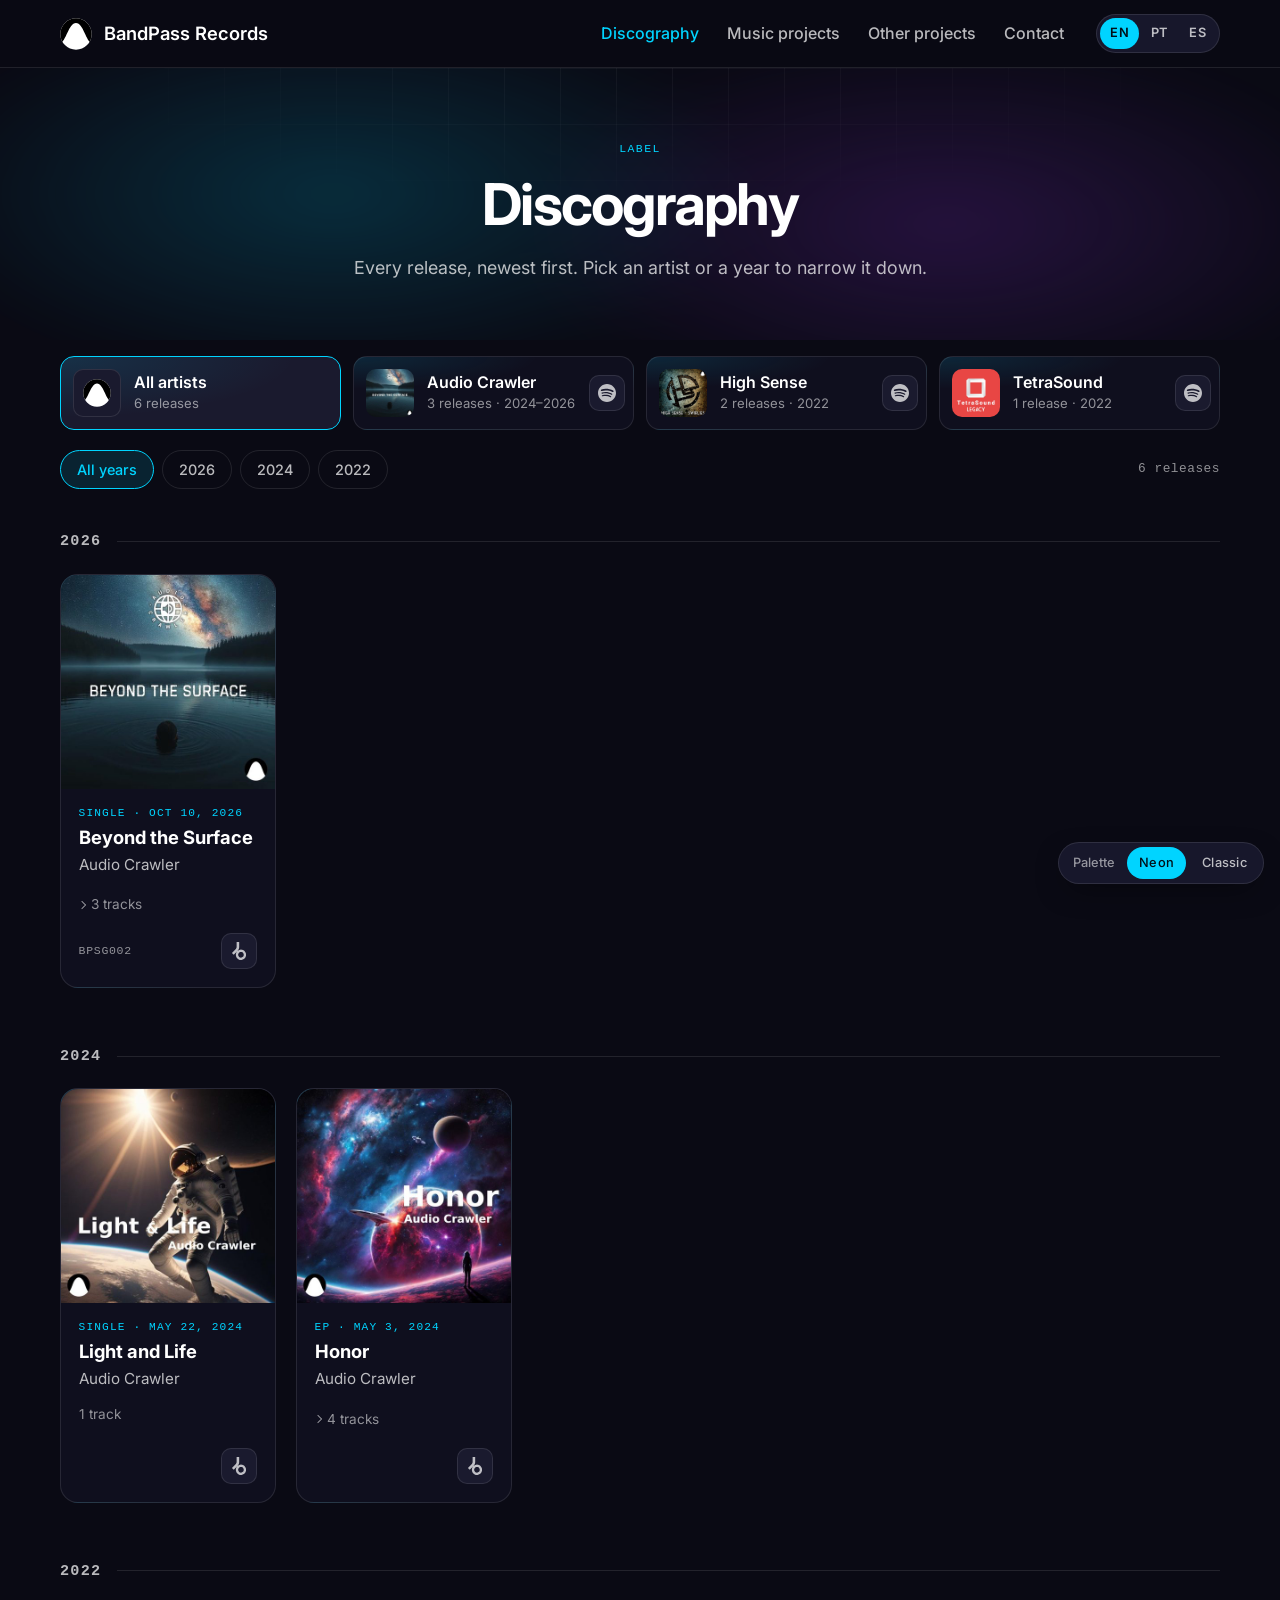
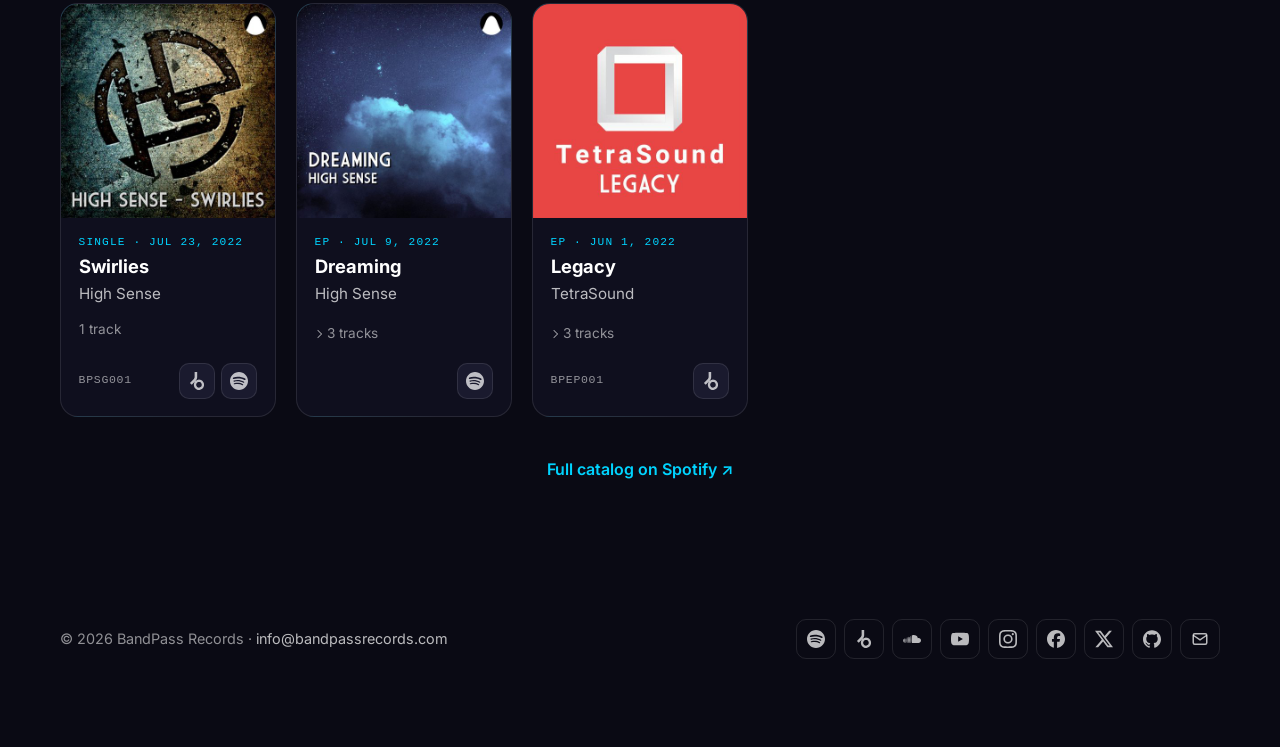
==== discography/index.html @ b30c1610 "Redesign the site: discography, music projects and other projects Replace the single-page HTML5 UP t" ====
<!DOCTYPE html>
<html lang="en" data-base="../">
<head>
  <meta charset="utf-8">
  <meta name="viewport" content="width=device-width, initial-scale=1">
  <script>
    // Before anything paints: the palette and language picked earlier in this
    // browser. ?palette=classic and ?lang=pt pick one by link, and are remembered.
    (function () {
      var root = document.documentElement;
      try {
        var q = new URLSearchParams(location.search);
        var palette = q.get('palette') || localStorage.getItem('bpr-palette');
        if (palette === 'neon' || palette === 'classic') {
          root.dataset.palette = palette;
          localStorage.setItem('bpr-palette', palette);
        }
        var lang = q.get('lang') || localStorage.getItem('bpr-lang');
        if (lang) root.lang = lang;
      } catch (e) {}
    })();
  </script>
  <title>Discography · BandPass Records</title>
  <meta name="description" content="Every BandPass Records release, by artist and by year.">
  <meta name="theme-color" content="#0A0A14">
  <link rel="canonical" href="https://bandpassrecords.com/discography/">
  <link rel="alternate" hreflang="en" href="https://bandpassrecords.com/discography/?lang=en">
  <link rel="alternate" hreflang="pt" href="https://bandpassrecords.com/discography/?lang=pt">
  <link rel="alternate" hreflang="es" href="https://bandpassrecords.com/discography/?lang=es">
  <link rel="alternate" hreflang="x-default" href="https://bandpassrecords.com/discography/">

  <meta property="og:type" content="website">
  <meta property="og:site_name" content="BandPass Records">
  <meta property="og:title" content="Discography · BandPass Records">
  <meta property="og:description" content="Every BandPass Records release, by artist and by year.">
  <meta property="og:url" content="https://bandpassrecords.com/discography/">
  <meta property="og:image" content="https://bandpassrecords.com/images/releases/beyond-the-surface.jpg">
  <meta name="twitter:card" content="summary">

  <link rel="icon" href="../images/logo.svg" type="image/svg+xml">
  <link rel="icon" href="../images/logo_icon.png" type="image/png">
  <link rel="apple-touch-icon" href="../images/logo_icon.png">

  <link rel="preconnect" href="https://fonts.googleapis.com">
  <link rel="preconnect" href="https://fonts.gstatic.com" crossorigin>
  <link rel="stylesheet" href="https://fonts.googleapis.com/css2?family=Inter:wght@400;500;600;700&display=swap">
  <link rel="stylesheet" href="../assets/css/site.css">

  <script src="../assets/js/i18n.js" defer></script>
  <script src="../assets/js/icons.js" defer></script>
  <script src="../assets/js/data.js" defer></script>
  <script src="../assets/js/site.js" defer></script>
</head>
<body data-page="discography">
  <a class="skip" href="#content" data-i18n="skip">Skip to content</a>

  <nav class="navbar" data-i18n-attr="aria-label:nav.sections" aria-label="Sections">
    <div class="container nav-content">
      <a class="logo" href="../">
        <img class="logo-image" src="../images/logo.svg" alt="" width="32" height="32">
        <span>BandPass Records</span>
      </a>
      <div class="nav-links">
        <a href="../discography/" data-i18n="nav.discography" aria-current="page">Discography</a>
        <a href="../music-projects/" data-i18n="nav.music">Music projects</a>
        <a href="../other-projects/" data-i18n="nav.other">Other projects</a>
        <a href="../#contact" data-i18n="nav.contact">Contact</a>
      </div>
      <div class="lang-switch" role="group" data-i18n-attr="aria-label:lang.label" aria-label="Language">
        <button type="button" data-lang-choice="en" lang="en" title="English">EN</button>
        <button type="button" data-lang-choice="pt" lang="pt" title="Português">PT</button>
        <button type="button" data-lang-choice="es" lang="es" title="Español">ES</button>
      </div>
    </div>
  </nav>

  <header class="hero hero--page">
    <div class="hero-glow" aria-hidden="true"></div>
    <div class="container hero-content">
      <p class="section-eyebrow" data-i18n="disc.eyebrow">Label</p>
      <h1 class="page-title" data-i18n="disc.title">Discography</h1>
      <p class="hero-subtitle" data-i18n="disc.sub">Every release, newest first. Pick an artist or a year to narrow it down.</p>
    </div>
  </header>

  <main id="content" class="section section--flush">
    <div class="container">
      <div class="artists" id="artists" role="group" data-i18n-attr="aria-label:filter.artist" aria-label="Filter by artist"></div>

      <div class="filterbar">
        <div class="chips" id="years" role="group" data-i18n-attr="aria-label:filter.year" aria-label="Filter by year"></div>
        <p class="filterbar-count" id="release-count" aria-live="polite"></p>
      </div>

      <div id="releases"></div>

      <p class="section-foot">
        <a class="textlink" href="https://open.spotify.com/playlist/0gqAkYnaQhZ91Cmv6YzSD7" target="_blank" rel="noopener">
          <span data-i18n="disc.spotify">Full catalog on Spotify</span> ↗
        </a>
      </p>
      <noscript>
        <p class="noscript">The catalog needs JavaScript. You can also browse it on
          <a href="https://www.beatport.com/label/bandpass-records/103779">Beatport</a> or
          <a href="https://open.spotify.com/playlist/0gqAkYnaQhZ91Cmv6YzSD7">Spotify</a>.</p>
      </noscript>
    </div>
  </main>

  <footer class="footer">
    <div class="container footer-inner">
      <p>© <span id="year">2026</span> BandPass Records · <a class="footer-mail" href="mailto:info@bandpassrecords.com">info@bandpassrecords.com</a></p>
      <ul class="social" id="social" data-i18n-attr="aria-label:footer.elsewhere" aria-label="BandPass Records elsewhere"></ul>
    </div>
  </footer>

  <div class="palette-switch" role="group" data-i18n-attr="aria-label:palette.label" aria-label="Palette">
    <span data-i18n="palette.label">Palette</span>
    <button type="button" data-palette-choice="neon">Neon</button>
    <button type="button" data-palette-choice="classic">Classic</button>
  </div>
</body>
</html>
---- assets/css/site.css ----
/* BandPass Records. The look follows dpm.bandpassrecords.com: the same two
   palettes (Neon Dark by default, Classic Dark), Inter, a glowing hero over a
   faint grid, mono eyebrows and soft-gradient tiles. <html data-palette>
   picks the palette. */

/* ── Palettes (shared with the DPM site's theme.css) ── */
:root,
:root[data-palette='neon'] {
  --bg-darker: #0A0A14;
  --bg-dark: #0F0F1E;
  --bg-card: #1A1A2E;
  --primary-color: #24243D;
  --primary-light: #34345A;
  --accent: #00D4FF;
  --accent-hover: #4DE1FF;
  --accent-2: #7B2CBF;
  --accent-ink: #001018;
  --accent-soft: rgba(0, 212, 255, 0.12);
  --glow-1: rgba(0, 212, 255, 0.22);
  --glow-2: rgba(123, 44, 191, 0.30);
  --text-primary: #FFFFFF;
  --text-secondary: rgba(255, 255, 255, 0.72);
  --text-muted: rgba(255, 255, 255, 0.55);
  --border-color: rgba(255, 255, 255, 0.10);
  --shadow: rgba(0, 0, 0, 0.55);
}

:root[data-palette='classic'] {
  --bg-darker: #161719;
  --bg-dark: #1E1F22;
  --bg-card: #2B2D31;
  --primary-color: #5A6B7A;
  --primary-light: #7A8B9A;
  --accent: #4A9EFF;
  --accent-hover: #6AB0FF;
  --accent-2: #5A6B7A;
  --accent-ink: #FFFFFF;
  --accent-soft: rgba(74, 158, 255, 0.12);
  --glow-1: rgba(74, 158, 255, 0.16);
  --glow-2: rgba(90, 107, 122, 0.22);
  --text-primary: #FFFFFF;
  --text-secondary: #B0B3B8;
  --text-muted: #8A8D90;
  --border-color: #3C3F43;
  --shadow: rgba(0, 0, 0, 0.4);
}

:root {
  color-scheme: dark;
  --ok: #3DDC97;
  --wip: #FFB547;
  --mono: 'SFMono-Regular', Consolas, 'Liberation Mono', Menlo, monospace;
  --radius: 18px;
}

/* ── Base ── */
*,
*::before,
*::after { box-sizing: border-box; margin: 0; padding: 0; }

html { scroll-behavior: smooth; scroll-padding-top: 84px; }

body {
  font-family: 'Inter', -apple-system, BlinkMacSystemFont, 'Segoe UI', Roboto, sans-serif;
  background: var(--bg-darker);
  color: var(--text-primary);
  line-height: 1.6;
  overflow-x: hidden;
  -webkit-font-smoothing: antialiased;
}

img { display: block; max-width: 100%; }
a { color: inherit; }
button { font: inherit; color: inherit; }
ul { list-style: none; }

:focus-visible {
  outline: 2px solid var(--accent);
  outline-offset: 3px;
  border-radius: 6px;
}

.container {
  max-width: 1200px;
  margin: 0 auto;
  padding: 0 20px;
}

.skip {
  position: absolute;
  left: 16px;
  top: -60px;
  z-index: 3000;
  padding: 0.6rem 1rem;
  border-radius: 8px;
  background: var(--accent);
  color: var(--accent-ink);
  font-weight: 600;
  text-decoration: none;
}
.skip:focus { top: 12px; }

/* ── Navigation ── */
.navbar {
  position: sticky;
  top: 0;
  z-index: 1000;
  border-bottom: 1px solid var(--border-color);
  background: color-mix(in srgb, var(--bg-darker) 78%, transparent);
  backdrop-filter: blur(10px);
  -webkit-backdrop-filter: blur(10px);
}

.nav-content {
  display: flex;
  align-items: center;
  gap: 2rem;
  padding-top: 0.9rem;
  padding-bottom: 0.9rem;
}

.logo {
  display: flex;
  align-items: center;
  gap: 12px;
  font-size: 1.15rem;
  font-weight: 600;
  text-decoration: none;
  white-space: nowrap;
}

.logo-image { width: 32px; height: 32px; }

.nav-links {
  display: flex;
  align-items: center;
  gap: 1.75rem;
  margin-left: auto;
}

.nav-links a {
  color: var(--text-secondary);
  text-decoration: none;
  font-weight: 500;
  white-space: nowrap;
  transition: color 0.2s ease;
}
.nav-links a:hover { color: var(--text-primary); }
.nav-links a[aria-current='page'] { color: var(--accent); }

/* Segmented switches: language in the nav, palette in the corner. */
.lang-switch,
.palette-switch {
  display: flex;
  align-items: center;
  gap: 2px;
  padding: 3px;
  border: 1px solid var(--border-color);
  border-radius: 999px;
  background: color-mix(in srgb, var(--bg-card) 92%, transparent);
}

.lang-switch button,
.palette-switch button {
  border: 0;
  border-radius: 999px;
  padding: 5px 10px;
  background: transparent;
  color: var(--text-secondary);
  font-size: 0.8rem;
  font-weight: 600;
  letter-spacing: 0.02em;
  cursor: pointer;
  transition: background 0.2s, color 0.2s;
}
.lang-switch button:hover,
.palette-switch button:hover { color: var(--text-primary); }

.lang-switch button[aria-pressed='true'],
.palette-switch button[aria-pressed='true'] {
  background: var(--accent);
  color: var(--accent-ink);
}

.palette-switch {
  position: fixed;
  right: 16px;
  bottom: 16px;
  z-index: 2000;
  gap: 4px;
  padding: 4px;
  backdrop-filter: blur(10px);
  box-shadow: 0 10px 30px -10px var(--shadow);
}
.palette-switch span {
  padding: 0 8px 0 10px;
  color: var(--text-muted);
  font-size: 0.8rem;
  font-weight: 500;
}
.palette-switch button { font-weight: 500; padding: 6px 12px; }

/* ── Buttons ── */
.btn {
  display: inline-flex;
  align-items: center;
  gap: 0.5rem;
  padding: 0.875rem 1.75rem;
  border-radius: 8px;
  font-weight: 600;
  font-size: 1rem;
  text-decoration: none;
  border: 2px solid transparent;
  cursor: pointer;
  transition: all 0.25s ease;
}

.btn-primary { background: var(--accent); color: var(--accent-ink); }
.btn-primary:hover {
  background: var(--accent-hover);
  transform: translateY(-2px);
  box-shadow: 0 10px 30px -8px var(--glow-1);
}

.btn-secondary { border-color: var(--border-color); color: var(--text-primary); }
.btn-secondary:hover { border-color: var(--primary-light); background: var(--bg-card); }

.textlink {
  color: var(--accent);
  font-weight: 600;
  text-decoration: none;
}
.textlink:hover { text-decoration: underline; text-underline-offset: 4px; }

/* ── Hero ── */
.hero {
  position: relative;
  overflow: hidden;
  padding: 5rem 0 0;
  text-align: center;
}

.hero-glow {
  position: absolute;
  inset: -20% -10% auto;
  height: 900px;
  background:
    radial-gradient(40% 45% at 30% 30%, var(--glow-1), transparent 70%),
    radial-gradient(40% 45% at 70% 35%, var(--glow-2), transparent 70%);
  filter: blur(20px);
  pointer-events: none;
}

.hero::after {
  /* A faint grid behind the glow. */
  content: '';
  position: absolute;
  inset: 0;
  background-image:
    linear-gradient(var(--border-color) 1px, transparent 1px),
    linear-gradient(90deg, var(--border-color) 1px, transparent 1px);
  background-size: 56px 56px;
  mask-image: radial-gradient(60% 50% at 50% 20%, #000 0%, transparent 75%);
  -webkit-mask-image: radial-gradient(60% 50% at 50% 20%, #000 0%, transparent 75%);
  opacity: 0.45;
  pointer-events: none;
}

/* The label's namesake: a band-pass response drawn across the hero. */
.hero-curve {
  position: absolute;
  left: 0;
  right: 0;
  top: 40px;
  width: 100%;
  height: 420px;
  pointer-events: none;
  opacity: 0.55;
}
.hero-curve path { fill: none; stroke: url(#curve-ink); stroke-width: 2; vector-effect: non-scaling-stroke; }
.hero-curve .ink-a { stop-color: var(--accent); }
.hero-curve .ink-b { stop-color: var(--accent-2); }

.hero-content { position: relative; z-index: 1; }

.hero-news {
  display: inline-flex;
  align-items: center;
  gap: 0.6rem;
  max-width: 100%;
  margin-bottom: 2rem;
  padding: 0.35rem 0.9rem 0.35rem 0.4rem;
  border: 1px solid var(--border-color);
  border-radius: 999px;
  background: color-mix(in srgb, var(--bg-card) 70%, transparent);
  color: var(--text-secondary);
  font-size: 0.88rem;
  text-decoration: none;
  transition: border-color 0.2s, color 0.2s;
}
.hero-news:hover { border-color: var(--accent); color: var(--text-primary); }
.hero-news b {
  flex-shrink: 0;
  padding: 0.1rem 0.55rem;
  border-radius: 999px;
  background: var(--accent-soft);
  color: var(--accent);
  font-weight: 600;
}
.hero-news span { overflow: hidden; text-overflow: ellipsis; white-space: nowrap; }

.hero-mark {
  width: 88px;
  height: 88px;
  margin: 0 auto 1.6rem;
  filter: drop-shadow(0 0 28px var(--glow-1));
}

.hero-title {
  font-size: clamp(2.3rem, 6vw, 4.4rem);
  font-weight: 700;
  line-height: 1.08;
  letter-spacing: -0.03em;
  margin-bottom: 1.4rem;
}
.hero-title span { display: block; }

.gradient-text {
  background: linear-gradient(100deg, var(--accent) 10%, var(--accent-2) 90%);
  -webkit-background-clip: text;
  background-clip: text;
  -webkit-text-fill-color: transparent;
}

.hero-subtitle {
  max-width: 680px;
  margin: 0 auto 2.2rem;
  font-size: 1.12rem;
  line-height: 1.75;
  color: var(--text-secondary);
}

.hero-buttons {
  display: flex;
  flex-wrap: wrap;
  justify-content: center;
  gap: 1rem;
}

.stats {
  position: relative;
  z-index: 1;
  display: grid;
  grid-template-columns: repeat(4, 1fr);
  margin-top: 4.5rem;
  border-top: 1px solid var(--border-color);
}
.stats div { padding: 1.6rem 0.5rem 2rem; }
.stats div + div { border-left: 1px solid var(--border-color); }
.stats dt {
  order: 2;
  color: var(--text-muted);
  font-family: var(--mono);
  font-size: 0.72rem;
  letter-spacing: 0.12em;
  text-transform: uppercase;
}
.stats dd {
  font-size: clamp(1.8rem, 4vw, 2.6rem);
  font-weight: 700;
  letter-spacing: -0.02em;
  line-height: 1.1;
}
.stats div { display: flex; flex-direction: column-reverse; gap: 0.35rem; }

/* ── Page header (discography and project pages) ── */
.hero--page { padding: 4.5rem 0 3.5rem; }
.hero--page::after { mask-image: radial-gradient(60% 70% at 50% 0%, #000 0%, transparent 75%); -webkit-mask-image: radial-gradient(60% 70% at 50% 0%, #000 0%, transparent 75%); }
.hero--page .hero-glow { height: 600px; opacity: 0.8; }
.hero--page .hero-subtitle { margin-bottom: 0; }

.page-title {
  font-size: clamp(2.3rem, 5.5vw, 3.6rem);
  font-weight: 700;
  line-height: 1.1;
  letter-spacing: -0.03em;
  margin-bottom: 1rem;
}

/* ── Sections ── */
.section { padding: 6rem 0; }
.section--flush { padding-top: 1rem; }
.section-alt {
  background: var(--bg-dark);
  border-top: 1px solid var(--border-color);
  border-bottom: 1px solid var(--border-color);
}

.section-head {
  max-width: 620px;
  margin: 0 auto 3rem;
  text-align: center;
}

.section-eyebrow {
  font-family: var(--mono);
  font-size: 0.72rem;
  letter-spacing: 0.12em;
  text-transform: uppercase;
  color: var(--accent);
  margin-bottom: 0.9rem;
}

.section-title {
  font-size: clamp(2rem, 4vw, 2.5rem);
  font-weight: 700;
  letter-spacing: -0.02em;
  line-height: 1.15;
  margin-bottom: 0.9rem;
}

.section-subtitle {
  color: var(--text-secondary);
  font-size: 1.05rem;
  line-height: 1.7;
}

.section-foot { margin-top: 2.5rem; text-align: center; }

.noscript { color: var(--text-secondary); text-align: center; }
.noscript a { color: var(--accent); }

/* Shared tile surface, as on the DPM homepage. */
.tile {
  position: relative;
  border: 1px solid var(--border-color);
  border-radius: var(--radius);
  background:
    radial-gradient(120% 80% at 0% 0%, var(--accent-soft), transparent 55%),
    var(--bg-dark);
  transition: border-color 0.25s, transform 0.25s;
}
.section-alt .tile {
  background:
    radial-gradient(120% 80% at 0% 0%, var(--accent-soft), transparent 55%),
    var(--bg-darker);
}
.tile:hover {
  border-color: color-mix(in srgb, var(--accent) 45%, var(--border-color));
}

/* ── Home: one tile per page ── */
.categories {
  display: grid;
  grid-template-columns: minmax(0, 1.2fr) minmax(0, 1fr);
  gap: 1.25rem;
}

.cat {
  display: flex;
  flex-direction: column;
  overflow: hidden;
  color: inherit;
  text-decoration: none;
}
.cat:hover { transform: translateY(-2px); }
.cat--disc { grid-row: span 2; }

.cat-copy {
  display: flex;
  flex-direction: column;
  flex: 1;
  padding: 1.8rem;
}
.cat .section-eyebrow { margin-bottom: 0.5rem; }

.cat-title {
  font-size: 1.6rem;
  font-weight: 700;
  letter-spacing: -0.02em;
  line-height: 1.2;
  margin-bottom: 0.5rem;
}

.cat-text { color: var(--text-secondary); line-height: 1.6; }

.cat-cta {
  margin-top: auto;
  padding-top: 1.4rem;
  color: var(--accent);
  font-weight: 600;
}
.cat-cta span { display: inline-block; transition: transform 0.2s; }
.cat:hover .cat-cta span { transform: translateX(4px); }

.cat-covers {
  display: grid;
  grid-template-columns: repeat(3, 1fr);
  gap: 2px;
  margin-top: auto;
  border-top: 1px solid var(--border-color);
}
.cat-covers img { width: 100%; height: auto; aspect-ratio: 1; object-fit: cover; }
.cat--disc .cat-copy { flex: 0 0 auto; }

.cat-status {
  display: flex;
  flex-wrap: wrap;
  gap: 0.4rem 1rem;
  margin-top: 1rem;
  color: var(--text-secondary);
  font-size: 0.88rem;
}
.cat-status li { display: inline-flex; align-items: center; gap: 0.45rem; }
.cat-status b { color: var(--text-primary); }

.cat-icons { display: flex; flex-wrap: wrap; gap: 0.5rem; margin-top: 1.2rem; }
.cat-icon {
  width: 40px;
  height: 40px;
  border-radius: 10px;
  object-fit: cover;
  background: var(--bg-card);
  font-size: 0.85rem;
}

/* ── Discography: artist filter ── */
.artists {
  display: grid;
  grid-template-columns: repeat(auto-fit, minmax(220px, 1fr));
  gap: 0.75rem;
  margin-bottom: 1.25rem;
}

.artist {
  display: flex;
  align-items: center;
  gap: 0.25rem;
  padding: 0.5rem;
  border-radius: 14px;
}
.artist[data-active='true'] {
  border-color: var(--accent);
  background:
    radial-gradient(120% 120% at 0% 0%, var(--accent-soft), transparent 70%),
    var(--bg-card);
}

.artist-pick {
  flex: 1;
  min-width: 0;
  display: flex;
  align-items: center;
  gap: 0.8rem;
  padding: 0.25rem;
  border: 0;
  border-radius: 10px;
  background: none;
  text-align: left;
  cursor: pointer;
}

.artist-pick img,
.artist-all {
  flex-shrink: 0;
  width: 48px;
  height: 48px;
  border-radius: 10px;
  object-fit: cover;
}
.artist-all {
  display: grid;
  place-items: center;
  background: var(--bg-card);
  border: 1px solid var(--border-color);
}
.artist-all img { width: 28px; height: 28px; border-radius: 0; }

.artist-name { display: block; font-weight: 600; line-height: 1.3; }
.artist-meta { display: block; color: var(--text-muted); font-size: 0.82rem; }

/* ── Discography: year chips ── */
.filterbar {
  display: flex;
  flex-wrap: wrap;
  align-items: center;
  justify-content: space-between;
  gap: 1rem;
  margin-bottom: 2.5rem;
}

.chips { display: flex; flex-wrap: wrap; gap: 0.5rem; }

.chip {
  padding: 0.45rem 1rem;
  border: 1px solid var(--border-color);
  border-radius: 999px;
  background: transparent;
  color: var(--text-secondary);
  font-size: 0.9rem;
  font-weight: 500;
  cursor: pointer;
  transition: all 0.2s;
}
.chip:hover:not(:disabled) { border-color: var(--primary-light); color: var(--text-primary); }
.chip[aria-pressed='true'] {
  border-color: var(--accent);
  background: var(--accent-soft);
  color: var(--accent);
}
.chip:disabled { opacity: 0.35; cursor: default; }

.filterbar-count {
  color: var(--text-muted);
  font-family: var(--mono);
  font-size: 0.8rem;
  letter-spacing: 0.04em;
}

/* ── Discography: releases by year ── */
.year-group + .year-group { margin-top: 3.5rem; }

.year-label {
  display: flex;
  align-items: center;
  gap: 1rem;
  margin-bottom: 1.25rem;
  font-family: var(--mono);
  font-size: 0.95rem;
  font-weight: 600;
  letter-spacing: 0.08em;
  color: var(--text-secondary);
}
.year-label::after {
  content: '';
  flex: 1;
  height: 1px;
  background: var(--border-color);
}

.release-grid {
  display: grid;
  grid-template-columns: repeat(auto-fill, minmax(210px, 1fr));
  gap: 1.25rem;
}

.release {
  display: flex;
  flex-direction: column;
  overflow: hidden;
}
.release:hover { transform: translateY(-2px); }

.release-cover {
  position: relative;
  aspect-ratio: 1;
  overflow: hidden;
  background: var(--bg-card);
}
.release-cover img {
  width: 100%;
  height: 100%;
  object-fit: cover;
  transition: transform 0.5s ease;
}
.release:hover .release-cover img { transform: scale(1.04); }

.release-body {
  display: flex;
  flex-direction: column;
  flex: 1;
  gap: 0.2rem;
  padding: 1rem 1.1rem 1.1rem;
}

.release-meta {
  color: var(--accent);
  font-family: var(--mono);
  font-size: 0.7rem;
  letter-spacing: 0.1em;
  text-transform: uppercase;
}

.release-title { font-size: 1.15rem; font-weight: 700; line-height: 1.3; }
.release-artist { color: var(--text-secondary); font-size: 0.95rem; }

.release details { margin-top: 0.6rem; }
.release-single { margin-top: 0.6rem; color: var(--text-muted); font-size: 0.85rem; }
.release summary {
  display: inline-flex;
  align-items: center;
  gap: 0.4rem;
  color: var(--text-muted);
  font-size: 0.85rem;
  cursor: pointer;
  list-style: none;
}
.release summary::-webkit-details-marker { display: none; }
.release summary::before {
  content: '';
  width: 6px;
  height: 6px;
  border-right: 1.5px solid currentColor;
  border-bottom: 1.5px solid currentColor;
  transform: rotate(-45deg);
  transition: transform 0.2s;
}
.release details[open] summary::before { transform: rotate(45deg); }
.release summary:hover { color: var(--text-primary); }

.tracklist {
  margin-top: 0.5rem;
  padding-left: 1.4rem;
  list-style: decimal;
  color: var(--text-secondary);
  font-size: 0.88rem;
}
.tracklist li::marker { color: var(--text-muted); font-family: var(--mono); font-size: 0.78rem; }
.tracklist small { color: var(--text-muted); font-size: 0.8rem; }

.release-foot {
  display: flex;
  align-items: center;
  justify-content: space-between;
  gap: 0.5rem;
  margin-top: auto;
  padding-top: 0.9rem;
}

.catalog { color: var(--text-muted); font-family: var(--mono); font-size: 0.72rem; letter-spacing: 0.06em; }

.listen { display: flex; gap: 0.4rem; margin-left: auto; }

.icon-btn {
  display: grid;
  place-items: center;
  width: 36px;
  height: 36px;
  border: 1px solid var(--border-color);
  border-radius: 10px;
  background: var(--bg-card);
  color: var(--text-secondary);
  transition: all 0.2s;
}
.icon-btn:hover { color: var(--accent-ink); background: var(--accent); border-color: var(--accent); }

/* Brand marks: inline SVG paths from icons.js, filled with the text colour. */
.icon {
  display: block;
  width: 18px;
  height: 18px;
  fill: currentColor;
}

.empty {
  padding: 3rem 1rem;
  border: 1px dashed var(--border-color);
  border-radius: var(--radius);
  color: var(--text-secondary);
  text-align: center;
}
.empty button {
  margin-top: 0.75rem;
  border: 0;
  background: none;
  color: var(--accent);
  font-weight: 600;
  cursor: pointer;
}

/* ── Projects ── */
.status-group + .status-group { margin-top: 3.5rem; }

.status-label {
  display: flex;
  align-items: center;
  gap: 0.7rem;
  margin-bottom: 1.25rem;
  font-size: 1.05rem;
  font-weight: 600;
}
.status-label .count {
  color: var(--text-muted);
  font-family: var(--mono);
  font-size: 0.8rem;
  font-weight: 500;
}

.dot {
  width: 8px;
  height: 8px;
  border-radius: 50%;
  background: var(--text-muted);
  flex-shrink: 0;
}
[data-status='published'] .dot { background: var(--ok); box-shadow: 0 0 10px var(--ok); }
[data-status='development'] .dot { background: var(--wip); box-shadow: 0 0 10px var(--wip); }

.project-grid {
  display: grid;
  grid-template-columns: repeat(auto-fill, minmax(320px, 1fr));
  gap: 1.25rem;
}

.project {
  display: flex;
  flex-direction: column;
  gap: 0.9rem;
  padding: 1.5rem;
}
.project:has(.project-main:hover) { transform: translateY(-2px); }
.project[data-status='archived'] { opacity: 0.78; }
.project[data-status='archived']:hover { opacity: 1; }

.project-head { display: flex; align-items: center; gap: 1rem; }

.project-icon {
  flex-shrink: 0;
  width: 56px;
  height: 56px;
  border-radius: 14px;
  object-fit: cover;
  background: var(--bg-card);
}
.project-icon--letter {
  display: grid;
  place-items: center;
  border: 1px solid var(--border-color);
  background:
    linear-gradient(135deg, color-mix(in srgb, var(--accent) 30%, transparent), color-mix(in srgb, var(--accent-2) 40%, transparent)),
    var(--bg-card);
  font-size: 1.3rem;
  font-weight: 700;
  letter-spacing: -0.02em;
}

.project-name { font-size: 1.2rem; font-weight: 700; line-height: 1.25; }

/* The card's main link covers the whole card; extra links sit above it. */
.project-main { text-decoration: none; }
.project-main::after {
  content: '';
  position: absolute;
  inset: 0;
  border-radius: var(--radius);
}
.project-main:focus-visible { outline: none; }
.project:has(.project-main:focus-visible) { outline: 2px solid var(--accent); outline-offset: 3px; }

.project-kind { color: var(--text-muted); font-size: 0.85rem; }

.project-tagline { font-weight: 600; line-height: 1.45; }
.project-desc { color: var(--text-secondary); font-size: 0.93rem; line-height: 1.6; }

.tags { display: flex; flex-wrap: wrap; gap: 0.4rem; }
.tags li {
  padding: 0.15rem 0.55rem;
  border: 1px solid var(--border-color);
  border-radius: 6px;
  color: var(--text-secondary);
  font-family: var(--mono);
  font-size: 0.72rem;
}

.project-foot {
  display: flex;
  flex-wrap: wrap;
  align-items: center;
  gap: 0.5rem 1rem;
  margin-top: auto;
  padding-top: 1rem;
  border-top: 1px solid var(--border-color);
}

.project-go {
  display: inline-flex;
  flex-wrap: wrap;
  align-items: baseline;
  gap: 0.1rem 0.45rem;
  color: var(--accent);
  font-size: 0.9rem;
  font-weight: 600;
  white-space: nowrap;
}
.project-go small { color: var(--text-muted); font-weight: 500; font-size: 0.82rem; }
.project-go--soon { color: var(--wip); }

.project-links { display: flex; flex-wrap: wrap; gap: 0.4rem 0.9rem; margin-left: auto; }
.project-links a {
  position: relative;
  z-index: 1;
  color: var(--text-secondary);
  font-size: 0.85rem;
  text-decoration: none;
}
.project-links a:hover { color: var(--text-primary); text-decoration: underline; text-underline-offset: 3px; }

/* ── Contact ── */
.contact-inner {
  display: flex;
  flex-wrap: wrap;
  align-items: center;
  justify-content: space-between;
  gap: 2rem;
}
.contact .section-eyebrow,
.contact .section-title,
.contact .section-subtitle { text-align: left; }

.contact-mail {
  font-size: clamp(1.25rem, 3.2vw, 2rem);
  font-weight: 700;
  letter-spacing: -0.02em;
  text-decoration: none;
  background: linear-gradient(100deg, var(--accent) 10%, var(--accent-2) 90%);
  -webkit-background-clip: text;
  background-clip: text;
  -webkit-text-fill-color: transparent;
  overflow-wrap: anywhere;
}
.contact-mail:hover { filter: brightness(1.2); }

/* ── Footer ── */
.footer { padding: 2.5rem 0 5.5rem; color: var(--text-muted); font-size: 0.9rem; }

.footer-inner {
  display: flex;
  flex-wrap: wrap;
  align-items: center;
  justify-content: space-between;
  gap: 1.25rem;
}

.footer-mail { color: var(--text-secondary); text-decoration: none; }
.footer-mail:hover { color: var(--accent); }

.social { display: flex; flex-wrap: wrap; gap: 0.5rem; }
.social a {
  display: grid;
  place-items: center;
  width: 40px;
  height: 40px;
  border: 1px solid var(--border-color);
  border-radius: 10px;
  color: var(--text-secondary);
  transition: all 0.2s;
}
.social a:hover { color: var(--accent); border-color: var(--accent); background: var(--accent-soft); }

/* ── Small screens ── */
@media (max-width: 900px) {
  .nav-content { flex-wrap: wrap; gap: 0.6rem 1rem; }
  .lang-switch { margin-left: auto; }
  .nav-links {
    order: 3;
    width: 100%;
    margin: 0;
    gap: 1.25rem;
    overflow-x: auto;
    scrollbar-width: none;
    padding-bottom: 2px;
    padding-right: 24px;
    /* Fade the right edge: the row scrolls sideways. */
    -webkit-mask-image: linear-gradient(90deg, #000 85%, transparent);
    mask-image: linear-gradient(90deg, #000 85%, transparent);
  }
  .nav-links::-webkit-scrollbar { display: none; }
  html { scroll-padding-top: 116px; }
}

@media (max-width: 640px) {
  .container { padding: 0 16px; }
  .hero { padding-top: 3.5rem; }
  .hero-mark { width: 64px; height: 64px; }
  .stats { grid-template-columns: repeat(2, 1fr); margin-top: 3rem; }
  .stats div:nth-child(3) { border-left: 0; }
  .stats div:nth-child(n + 3) { border-top: 1px solid var(--border-color); }
  .section { padding: 4.5rem 0; }
  .section--flush { padding-top: 0.5rem; }
  .hero--page { padding: 3rem 0 2.5rem; }
  .categories { grid-template-columns: 1fr; }
  .cat--disc { grid-row: auto; }
  .cat-copy { padding: 1.4rem; }
  .project-grid { grid-template-columns: 1fr; }
  .release-grid { grid-template-columns: repeat(2, minmax(0, 1fr)); gap: 0.75rem; }
  .release-body { padding: 0.8rem; }
  .release-title { font-size: 1rem; }
  .catalog { display: none; }
  /* On a phone the corner switch would sit over the content: it closes the page instead. */
  .palette-switch {
    position: static;
    width: max-content;
    margin: 0 auto 2rem;
    box-shadow: none;
  }
  .footer { padding-bottom: 1.5rem; }
  .logo span { font-size: 1rem; }
}

@media (prefers-reduced-motion: reduce) {
  html { scroll-behavior: auto; }
  *, *::before, *::after { transition: none !important; }
}
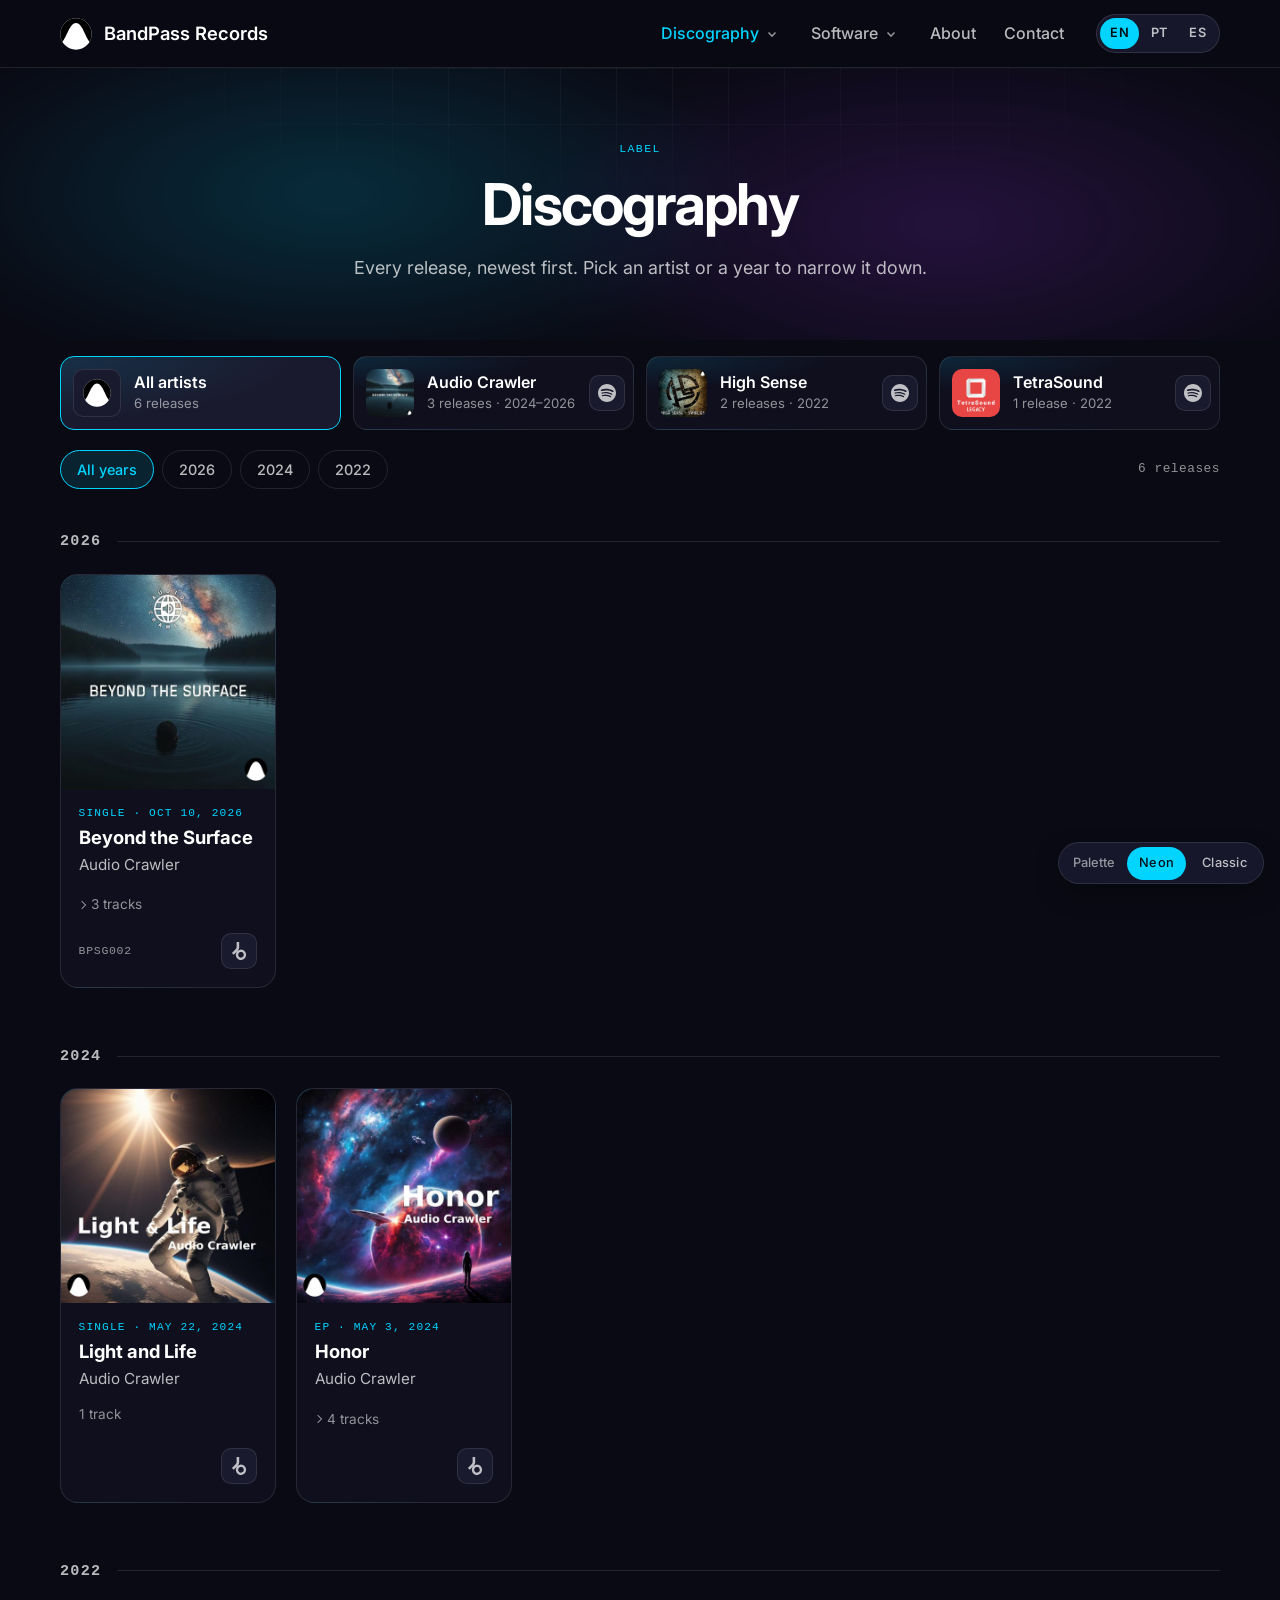
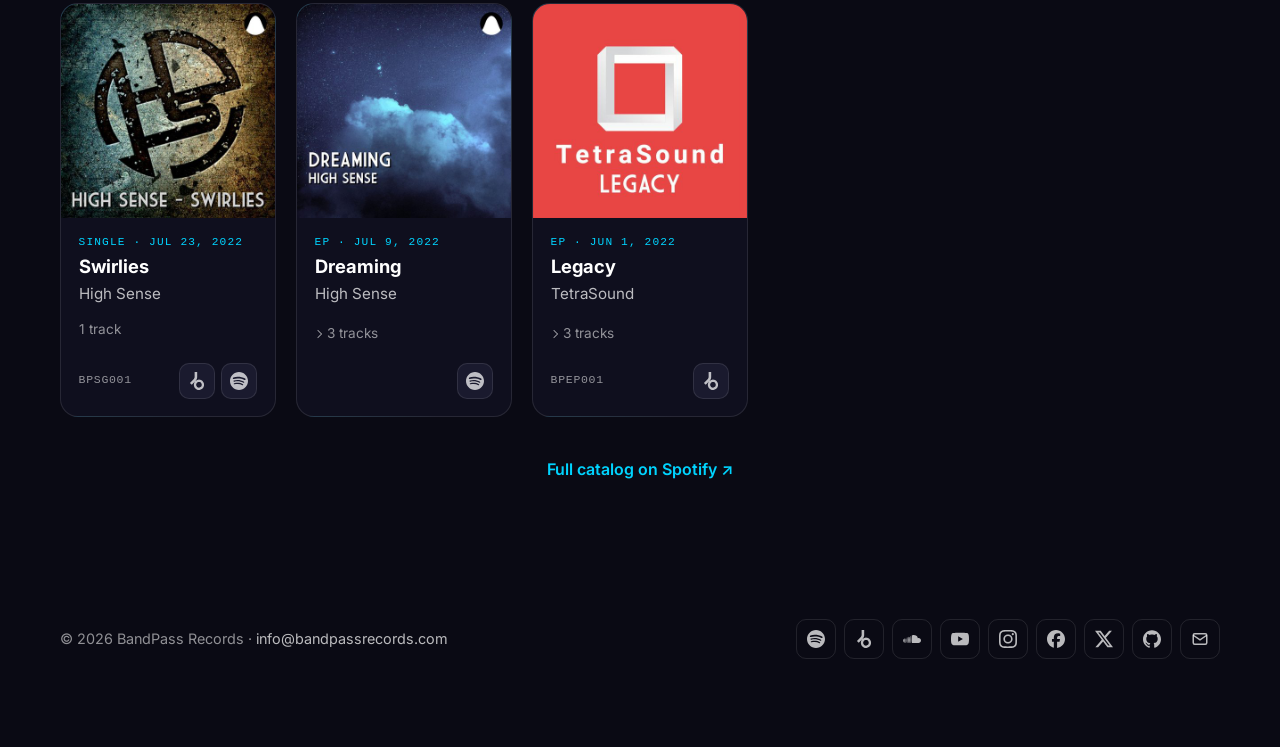
==== commit 4c5121ad: "Company home page, Software section and drop-down menus - Home now introduces BandPass Records: what" ====
--- a/discography/index.html
+++ b/discography/index.html
@@ -60,17 +60,32 @@
         <img class="logo-image" src="../images/logo.svg" alt="" width="32" height="32">
         <span>BandPass Records</span>
       </a>
-      <div class="nav-links">
-        <a href="../discography/" data-i18n="nav.discography" aria-current="page">Discography</a>
-        <a href="../music-projects/" data-i18n="nav.music">Music projects</a>
-        <a href="../other-projects/" data-i18n="nav.other">Other projects</a>
-        <a href="../#contact" data-i18n="nav.contact">Contact</a>
+      <div class="nav-links" id="site-menu">
+        <div class="nav-item" data-menu="discography">
+          <a class="nav-top" href="../discography/" data-i18n="nav.discography" aria-current="page">Discography</a>
+          <button type="button" class="nav-caret" aria-expanded="false" aria-controls="menu-discography" data-i18n-attr="aria-label:nav.more" aria-label="More">
+            <svg viewBox="0 0 12 12" aria-hidden="true"><path d="M2.5 4.5 6 8l3.5-3.5"/></svg>
+          </button>
+          <div class="nav-menu" id="menu-discography" data-menu-panel="discography"></div>
+        </div>
+        <div class="nav-item" data-menu="software">
+          <a class="nav-top" href="../software/" data-i18n="nav.software">Software</a>
+          <button type="button" class="nav-caret" aria-expanded="false" aria-controls="menu-software" data-i18n-attr="aria-label:nav.more" aria-label="More">
+            <svg viewBox="0 0 12 12" aria-hidden="true"><path d="M2.5 4.5 6 8l3.5-3.5"/></svg>
+          </button>
+          <div class="nav-menu" id="menu-software" data-menu-panel="software"></div>
+        </div>
+        <a class="nav-top" href="../#about" data-i18n="nav.about">About</a>
+        <a class="nav-top" href="../#contact" data-i18n="nav.contact">Contact</a>
       </div>
       <div class="lang-switch" role="group" data-i18n-attr="aria-label:lang.label" aria-label="Language">
         <button type="button" data-lang-choice="en" lang="en" title="English">EN</button>
         <button type="button" data-lang-choice="pt" lang="pt" title="Português">PT</button>
         <button type="button" data-lang-choice="es" lang="es" title="Español">ES</button>
       </div>
+      <button type="button" class="menu-toggle" aria-expanded="false" aria-controls="site-menu" data-i18n-attr="aria-label:nav.menu" aria-label="Menu">
+        <span></span><span></span><span></span>
+      </button>
     </div>
   </nav>
 
--- a/assets/css/site.css
+++ b/assets/css/site.css
@@ -148,6 +148,114 @@
 .nav-links a:hover { color: var(--text-primary); }
 .nav-links a[aria-current='page'] { color: var(--accent); }
 
+/* Drop-down menus: open on hover or keyboard focus, or with the caret
+   button on touch screens. */
+.nav-item { position: relative; display: flex; align-items: center; gap: 2px; }
+
+.nav-caret {
+  display: grid;
+  place-items: center;
+  width: 22px;
+  height: 22px;
+  border: 0;
+  border-radius: 6px;
+  background: none;
+  color: var(--text-muted);
+  cursor: pointer;
+}
+.nav-caret svg { width: 12px; height: 12px; fill: none; stroke: currentColor; stroke-width: 1.6; transition: transform 0.2s; }
+.nav-caret:hover { color: var(--text-primary); }
+.nav-item.open .nav-caret svg { transform: rotate(180deg); }
+
+.nav-menu {
+  position: absolute;
+  top: 100%;
+  left: -14px;
+  z-index: 1100;
+  display: none;
+  min-width: 300px;
+  padding: 0.6rem;
+  margin-top: 10px;
+  border: 1px solid var(--border-color);
+  border-radius: 14px;
+  background: var(--bg-card);
+  box-shadow: 0 24px 60px -18px var(--shadow);
+}
+/* Bridges the gap between the link and the panel so hover isn't lost. */
+.nav-menu::before { content: ''; position: absolute; left: 0; right: 0; top: -12px; height: 12px; }
+.nav-item[data-menu='software'] .nav-menu { left: -180px; min-width: 620px; }
+
+.nav-item:focus-within .nav-menu,
+.nav-item.open .nav-menu { display: block; }
+@media (hover: hover) {
+  .nav-item:hover .nav-menu { display: block; }
+  /* Pointing at one menu closes any other left open by focus or a click. */
+  .nav-links:has(.nav-item:hover) .nav-item:not(:hover) .nav-menu { display: none; }
+}
+
+.menu-cols { display: grid; grid-template-columns: 1fr 1fr; gap: 0.4rem; }
+.menu-label {
+  padding: 0.5rem 0.6rem 0.3rem;
+  color: var(--text-muted);
+  font-family: var(--mono);
+  font-size: 0.68rem;
+  letter-spacing: 0.12em;
+  text-transform: uppercase;
+}
+
+.nav-links .menu-row {
+  display: flex;
+  align-items: center;
+  gap: 0.75rem;
+  padding: 0.5rem 0.6rem;
+  border-radius: 10px;
+  color: var(--text-primary);
+  white-space: normal;
+}
+.nav-links .menu-row:hover { background: var(--accent-soft); color: var(--text-primary); }
+.menu-row b { display: block; font-size: 0.92rem; font-weight: 600; line-height: 1.3; }
+.menu-row small { display: block; color: var(--text-muted); font-size: 0.8rem; font-weight: 400; line-height: 1.35; }
+
+.menu-media {
+  flex-shrink: 0;
+  width: 38px;
+  height: 38px;
+  border-radius: 9px;
+  object-fit: cover;
+  background: var(--bg-dark);
+  font-size: 0.8rem;
+}
+.menu-media--logo { display: grid; place-items: center; border: 1px solid var(--border-color); }
+.menu-media--logo img { width: 22px; height: 22px; }
+
+.nav-links .menu-foot {
+  display: block;
+  margin-top: 0.4rem;
+  padding: 0.7rem 0.6rem 0.4rem;
+  border-top: 1px solid var(--border-color);
+  color: var(--accent);
+  font-size: 0.88rem;
+  font-weight: 600;
+}
+
+.menu-toggle {
+  display: none;
+  flex-direction: column;
+  justify-content: center;
+  gap: 4px;
+  width: 40px;
+  height: 40px;
+  padding: 0 10px;
+  border: 1px solid var(--border-color);
+  border-radius: 10px;
+  background: none;
+  cursor: pointer;
+}
+.menu-toggle span { display: block; height: 2px; border-radius: 1px; background: var(--text-primary); transition: transform 0.2s, opacity 0.2s; }
+.menu-open .menu-toggle span:nth-child(1) { transform: translateY(6px) rotate(45deg); }
+.menu-open .menu-toggle span:nth-child(2) { opacity: 0; }
+.menu-open .menu-toggle span:nth-child(3) { transform: translateY(-6px) rotate(-45deg); }
+
 /* Segmented switches: language in the nav, palette in the corner. */
 .lang-switch,
 .palette-switch {
@@ -378,6 +486,7 @@
 .hero--page::after { mask-image: radial-gradient(60% 70% at 50% 0%, #000 0%, transparent 75%); -webkit-mask-image: radial-gradient(60% 70% at 50% 0%, #000 0%, transparent 75%); }
 .hero--page .hero-glow { height: 600px; opacity: 0.8; }
 .hero--page .hero-subtitle { margin-bottom: 0; }
+.hero .section-eyebrow { position: relative; }
 
 .page-title {
   font-size: clamp(2.3rem, 5.5vw, 3.6rem);
@@ -449,80 +558,104 @@
   border-color: color-mix(in srgb, var(--accent) 45%, var(--border-color));
 }
 
-/* ── Home: one tile per page ── */
-.categories {
+/* ── Home: about, the three things we do, latest release, software ── */
+.about {
   display: grid;
-  grid-template-columns: minmax(0, 1.2fr) minmax(0, 1fr);
+  grid-template-columns: minmax(0, 1fr) minmax(0, 1fr);
+  gap: 3.5rem;
+  align-items: center;
+}
+.about-copy .section-title { margin-bottom: 1.4rem; }
+.about-copy p:not(.section-eyebrow) { color: var(--text-secondary); font-size: 1.05rem; line-height: 1.75; }
+.about-copy p + p { margin-top: 1rem; }
+
+.pillars { display: grid; gap: 1rem; }
+.pillar {
+  display: flex;
+  align-items: center;
   gap: 1.25rem;
-}
-
-.cat {
-  display: flex;
-  flex-direction: column;
-  overflow: hidden;
+  padding: 1.25rem 1.4rem;
   color: inherit;
   text-decoration: none;
 }
-.cat:hover { transform: translateY(-2px); }
-.cat--disc { grid-row: span 2; }
-
-.cat-copy {
-  display: flex;
-  flex-direction: column;
-  flex: 1;
-  padding: 1.8rem;
-}
-.cat .section-eyebrow { margin-bottom: 0.5rem; }
-
-.cat-title {
-  font-size: 1.6rem;
-  font-weight: 700;
-  letter-spacing: -0.02em;
-  line-height: 1.2;
-  margin-bottom: 0.5rem;
-}
-
-.cat-text { color: var(--text-secondary); line-height: 1.6; }
-
-.cat-cta {
-  margin-top: auto;
-  padding-top: 1.4rem;
-  color: var(--accent);
-  font-weight: 600;
-}
-.cat-cta span { display: inline-block; transition: transform 0.2s; }
-.cat:hover .cat-cta span { transform: translateX(4px); }
-
-.cat-covers {
+.pillar:hover { transform: translateY(-2px); }
+.pillar h3 { font-size: 1.1rem; margin-bottom: 0.2rem; }
+.pillar p { color: var(--text-secondary); font-size: 0.92rem; line-height: 1.55; }
+.pillar-cta { display: inline-block; margin-top: 0.45rem; color: var(--accent); font-size: 0.88rem; font-weight: 600; }
+.pillar-cta span { display: inline-block; transition: transform 0.2s; }
+.pillar:hover .pillar-cta span { transform: translateX(4px); }
+
+/* A small fanned stack of covers or icons. */
+.pillar-media { display: flex; flex-shrink: 0; width: 104px; }
+.pillar-media img,
+.pillar-media .pillar-icon {
+  width: 52px;
+  height: 52px;
+  border-radius: 12px;
+  object-fit: cover;
+  border: 2px solid var(--bg-dark);
+  background: var(--bg-card);
+  font-size: 0.9rem;
+}
+.pillar-media > * + * { margin-left: -26px; }
+.pillar-media > *:nth-child(2) { transform: translateY(-6px); }
+
+.row-head {
+  display: flex;
+  flex-wrap: wrap;
+  align-items: flex-end;
+  justify-content: space-between;
+  gap: 1rem 2rem;
+  margin-bottom: 2.2rem;
+}
+.row-head .section-title { margin-bottom: 0; }
+
+.latest {
   display: grid;
-  grid-template-columns: repeat(3, 1fr);
-  gap: 2px;
-  margin-top: auto;
-  border-top: 1px solid var(--border-color);
-}
-.cat-covers img { width: 100%; height: auto; aspect-ratio: 1; object-fit: cover; }
-.cat--disc .cat-copy { flex: 0 0 auto; }
-
-.cat-status {
-  display: flex;
-  flex-wrap: wrap;
-  gap: 0.4rem 1rem;
-  margin-top: 1rem;
-  color: var(--text-secondary);
-  font-size: 0.88rem;
-}
-.cat-status li { display: inline-flex; align-items: center; gap: 0.45rem; }
-.cat-status b { color: var(--text-primary); }
-
-.cat-icons { display: flex; flex-wrap: wrap; gap: 0.5rem; margin-top: 1.2rem; }
-.cat-icon {
-  width: 40px;
-  height: 40px;
-  border-radius: 10px;
+  grid-template-columns: minmax(0, 380px) minmax(0, 1fr);
+  gap: 2.5rem;
+  align-items: center;
+}
+.latest-cover {
+  width: 100%;
+  height: auto;
+  aspect-ratio: 1;
   object-fit: cover;
-  background: var(--bg-card);
-  font-size: 0.85rem;
-}
+  border-radius: var(--radius);
+  box-shadow: 0 30px 60px -25px var(--shadow), 0 0 80px -30px var(--glow-1);
+}
+.latest-artist { margin: 0.4rem 0 1.2rem; font-size: 1.4rem; font-weight: 600; color: var(--text-secondary); }
+.latest-tracks { font-size: 1rem; }
+.latest-tracks li + li { margin-top: 0.3rem; }
+.latest-listen { display: flex; flex-wrap: wrap; gap: 0.6rem; margin-top: 1.6rem; }
+
+.btn-small { padding: 0.55rem 1rem; font-size: 0.92rem; }
+.btn .icon { width: 16px; height: 16px; }
+
+.featured {
+  display: grid;
+  grid-template-columns: repeat(3, minmax(0, 1fr));
+  gap: 1rem;
+}
+@media (max-width: 900px) { .featured { grid-template-columns: repeat(2, minmax(0, 1fr)); } }
+@media (max-width: 640px) { .featured { grid-template-columns: 1fr; } }
+.feat {
+  display: flex;
+  align-items: center;
+  gap: 1rem;
+  padding: 1.1rem 1.2rem;
+  color: inherit;
+  text-decoration: none;
+}
+.feat:hover { transform: translateY(-2px); }
+.feat-icon { flex-shrink: 0; width: 52px; height: 52px; border-radius: 13px; object-fit: cover; background: var(--bg-card); font-size: 1rem; }
+.feat b { display: block; font-size: 1.02rem; }
+.feat small { display: block; color: var(--text-secondary); font-size: 0.86rem; line-height: 1.45; }
+
+/* ── Software page ── */
+.software-group + .software-group { margin-top: 5rem; padding-top: 4rem; border-top: 1px solid var(--border-color); }
+.group-head { max-width: 640px; margin-bottom: 2.2rem; }
+.group-title { font-size: clamp(1.6rem, 3.2vw, 2.1rem); font-weight: 700; letter-spacing: -0.02em; line-height: 1.2; margin-bottom: 0.5rem; }
 
 /* ── Discography: artist filter ── */
 .artists {
@@ -949,23 +1082,54 @@
 
 /* ── Small screens ── */
 @media (max-width: 900px) {
-  .nav-content { flex-wrap: wrap; gap: 0.6rem 1rem; }
+  /* The links fold into a panel under the bar, menus expanded. */
+  .nav-content { gap: 0.75rem; }
   .lang-switch { margin-left: auto; }
+  .menu-toggle { display: flex; }
   .nav-links {
-    order: 3;
-    width: 100%;
-    margin: 0;
-    gap: 1.25rem;
-    overflow-x: auto;
-    scrollbar-width: none;
-    padding-bottom: 2px;
-    padding-right: 24px;
-    /* Fade the right edge: the row scrolls sideways. */
-    -webkit-mask-image: linear-gradient(90deg, #000 85%, transparent);
-    mask-image: linear-gradient(90deg, #000 85%, transparent);
+    position: fixed;
+    top: var(--nav-bottom, 64px);
+    bottom: 0;
+    left: 0;
+    right: 0;
+    display: none;
+    flex-direction: column;
+    align-items: stretch;
+    gap: 0;
+    overflow-y: auto;
+    overscroll-behavior: contain;
+    padding: 0.5rem 16px 1.5rem;
+    border-bottom: 1px solid var(--border-color);
+    background: var(--bg-darker);
   }
-  .nav-links::-webkit-scrollbar { display: none; }
-  html { scroll-padding-top: 116px; }
+  .menu-open .nav-links { display: flex; }
+  /* A backdrop-filter would make the bar, not the screen, the box the fixed
+     panel is placed in. */
+  .navbar.menu-open { backdrop-filter: none; -webkit-backdrop-filter: none; background: var(--bg-darker); }
+  .nav-item { flex-direction: column; align-items: stretch; }
+  .nav-caret { display: none; }
+  .nav-links > a,
+  .nav-item > .nav-top {
+    padding: 0.85rem 0.2rem;
+    border-bottom: 1px solid var(--border-color);
+    color: var(--text-primary);
+    font-size: 1.05rem;
+  }
+  .nav-menu,
+  .nav-item[data-menu='software'] .nav-menu {
+    position: static;
+    display: block;
+    min-width: 0;
+    margin: 0.4rem 0 0.6rem;
+    padding: 0;
+    border: 0;
+    background: none;
+    box-shadow: none;
+    backdrop-filter: none;
+  }
+  .nav-menu::before { display: none; }
+  .menu-cols { grid-template-columns: 1fr; }
+  .about { grid-template-columns: 1fr; gap: 2.5rem; }
 }
 
 @media (max-width: 640px) {
@@ -978,9 +1142,8 @@
   .section { padding: 4.5rem 0; }
   .section--flush { padding-top: 0.5rem; }
   .hero--page { padding: 3rem 0 2.5rem; }
-  .categories { grid-template-columns: 1fr; }
-  .cat--disc { grid-row: auto; }
-  .cat-copy { padding: 1.4rem; }
+  .latest { grid-template-columns: 1fr; }
+  .latest-cover { max-width: 320px; }
   .project-grid { grid-template-columns: 1fr; }
   .release-grid { grid-template-columns: repeat(2, minmax(0, 1fr)); gap: 0.75rem; }
   .release-body { padding: 0.8rem; }
@@ -997,6 +1160,11 @@
   .logo span { font-size: 1rem; }
 }
 
+@media (max-width: 420px) {
+  /* The mark alone, so the language switch and menu button fit. */
+  .logo span { display: none; }
+}
+
 @media (prefers-reduced-motion: reduce) {
   html { scroll-behavior: auto; }
   *, *::before, *::after { transition: none !important; }
